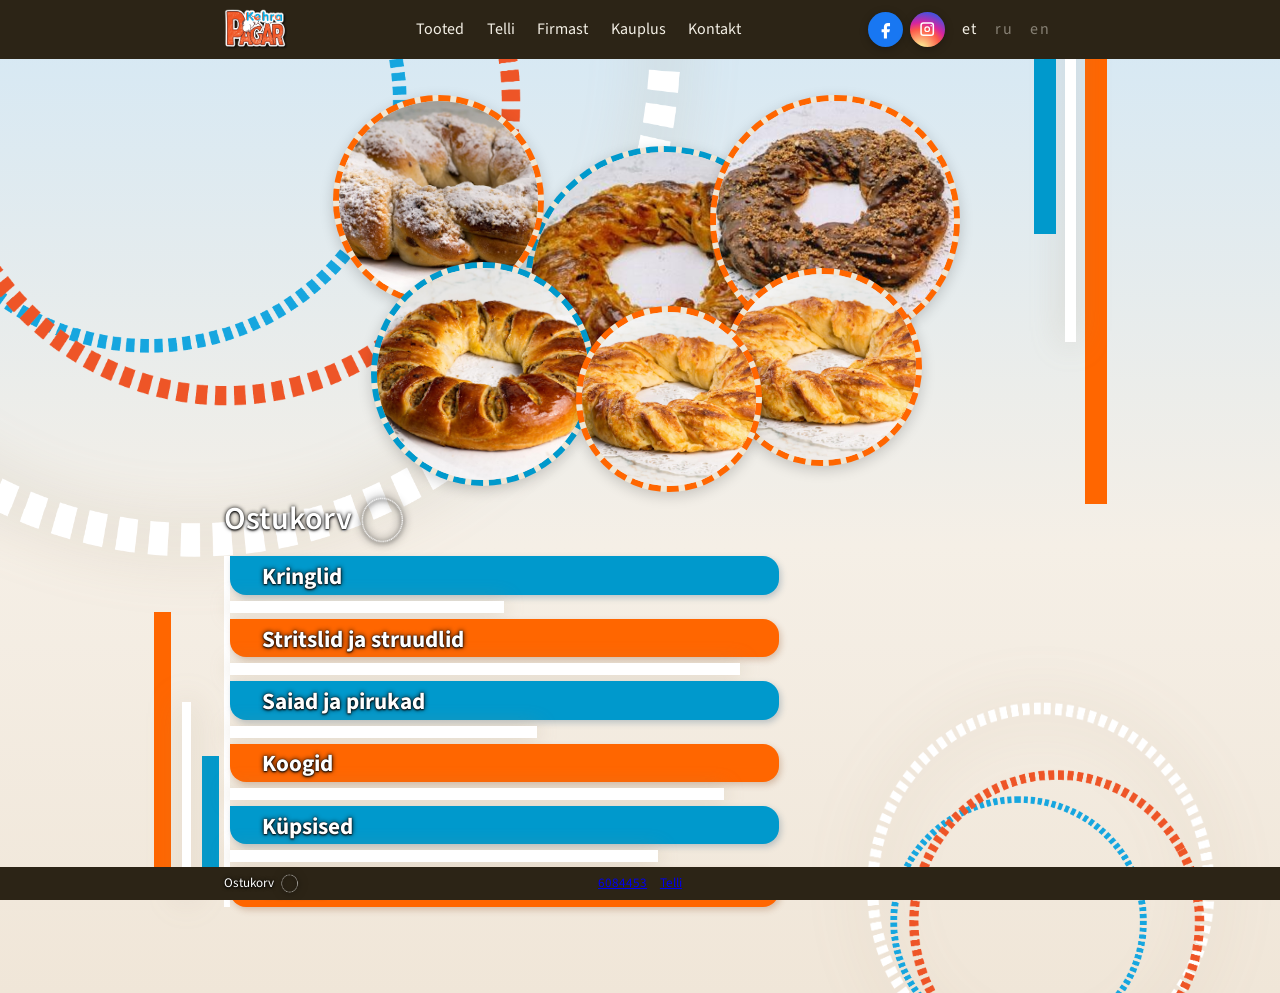
==== index.html @ 5759a471 "Telefonivaates tooteribad paremale" ====
<!DOCTYPE html>
<html lang="et">
<head>
  <meta charset="utf-8">
  <meta name="viewport" content="width=device-width, initial-scale=1">
  <title>Kehra Pagar</title>
  <link rel="preconnect" href="https://fonts.googleapis.com">
  <link rel="preconnect" href="https://fonts.gstatic.com" crossorigin>
  <link href="https://fonts.googleapis.com/css2?family=Source+Sans+3:wght@400;600&display=swap" rel="stylesheet">
  <link rel="stylesheet" href="stiil.css?v=59">
</head>
<body>
  <div class="triibud" aria-hidden="true">
    <span class="triip ule oranz"></span>
    <span class="triip ule valge"></span>
    <span class="triip ule sinine"></span>
    <span class="triip alla oranz"></span>
    <span class="triip alla sinine"></span>
    <span class="triip alla valge"></span>
  </div>
  <header class="pais">
  <div class="pais-sisu">
    <a class="logo" href="#avaleht"><img src="pildid/logo.png" alt="Kehra Pagar"></a>
    <button class="menu-nupp" type="button" aria-label="Menüü">☰</button>
    <nav>
      <a href="#tooted" data-k="nav_tooted">Tooted</a>
      <a href="#telli" data-k="nav_telli">Lisa tellimusse</a>
      <a href="#firmast" data-k="nav_firmast">Firmast</a>
      <a href="#kauplus" data-k="nav_kauplus">Kauplus</a>
      <a href="#kontakt" data-k="nav_kontakt">Kontakt</a>
    </nav>
    <div class="parem">
            <div class="sots">
        <a class="fb" href="https://www.facebook.com/KehraPagar" aria-label="Facebook" target="_blank" rel="noopener"><svg viewBox="0 0 24 24" width="20" height="20" aria-hidden="true"><path d="M14 8h3V4h-3c-2.8 0-5 2.2-5 5v3H6v4h3v8h4v-8h3l1-4h-4V9c0-.6.4-1 1-1z"/></svg></a>
        <a class="ig" href="https://www.instagram.com/kehrapagar/" aria-label="Instagram" target="_blank" rel="noopener"><svg viewBox="0 0 24 24" width="20" height="20" aria-hidden="true"><path d="M7 3h10a4 4 0 0 1 4 4v10a4 4 0 0 1-4 4H7a4 4 0 0 1-4-4V7a4 4 0 0 1 4-4zm10 2H7a2 2 0 0 0-2 2v10a2 2 0 0 0 2 2h10a2 2 0 0 0 2-2V7a2 2 0 0 0-2-2zm-5 3.2A3.8 3.8 0 1 1 8.2 12 3.8 3.8 0 0 1 12 8.2zm0 1.6A2.2 2.2 0 1 0 14.2 12 2.2 2.2 0 0 0 12 9.8zM17.2 6.6a.9.9 0 1 1-.9.9.9.9 0 0 1 .9-.9z"/></svg></a>
      </div>
      <div class="keeled">
        <button type="button" data-keel="et" class="sees">et</button>
        <button type="button" data-keel="ru">ru</button>
        <button type="button" data-keel="en">en</button>
      </div>
      <a class="korv-mark" href="#telli" hidden><span>0</span></a>
    </div>
    </div>
</header>

  <main>
    <div class="foto-rongad" aria-hidden="true">
      <span class="foto-rong" data-kampaania="1"><img src="pildid/pakett/100011_Martsipanikringel.jpg" alt=""></span>
      <span class="foto-rong" data-kampaania="2"><img src="pildid/pakett/100021_ounaparg1.jpg" alt=""></span>
      <span class="foto-rong" data-kampaania="3"><img src="pildid/pakett/100031_max1.jpg" alt=""></span>
      <span class="foto-rong" data-kampaania="4"><img src="pildid/pakett/100041_KringelKodu1.jpg" alt=""></span>
      <span class="foto-rong" data-kampaania="5"><img src="pildid/pakett/100051_juustukringel1.jpg" alt=""></span>
      <span class="foto-rong" data-kampaania="6"><img src="pildid/pakett/100022_juustukringel2.jpg" alt=""></span>
    </div>
    <div class="ringid" aria-hidden="true">
      <img class="ring ring-valge" src="pildid/ring-valge.png" alt="">
      <img class="ring ring-sinine" src="pildid/ring-sinine.png" alt="">
      <img class="ring ring-oranz" src="pildid/ring-oranz.png" alt="">
    </div>
    <div class="ringid ringid-alla" aria-hidden="true">
      <img class="ring ring-valge" src="pildid/ring-valge.png" alt="">
      <img class="ring ring-sinine" src="pildid/ring-sinine.png" alt="">
      <img class="ring ring-oranz" src="pildid/ring-oranz.png" alt="">
    </div>
    <section id="avaleht" class="ringi-koht">
      <img class="pealeht" src="pildid/pealeht.jpg" alt="Kehra Pagar">
    </section>

    <section id="firmast" class="tekstileht" hidden>
      <h1 data-k="firmast">Firmast</h1>
      <p class="markus" data-k="firmast_markus">Lühike tekst tuleb hiljem tabelist.</p>
    </section>
    <section id="kauplus" class="tekstileht" hidden>
      <h1 data-k="kauplus">Kauplus</h1>
      <p class="markus" data-k="kauplus_markus">Aadress ja lahtiolek. See ei ole e-pood.</p>
    </section>
    <section id="kontakt" class="tekstileht" hidden>
      <h1 data-k="kontakt">Kontakt</h1>
      <p class="markus" data-k="kontakt_pikem">Siin on aadress, lahtiolek ja kuidas kohale tulla. Täpsem tekst tuleb tabelist.</p>
      <p data-seade="aadress">Kehra</p>
      <p><a data-seade="telefon" href="tel:+3720000000">+372 000 0000</a></p>
    </section>

    <a class="korv-rida" href="#telli">Ostukorv
      <span class="korv-rong">
        <img class="rong rong-valge" src="pildid/ring-valge.png" alt="">
        <img class="rong rong-sinine" src="pildid/ring-sinine.png" alt="">
        <img class="rong rong-oranz" src="pildid/ring-oranz.png" alt="">
        <span class="jalus-arv"></span>
      </span>
    </a>

    <section id="tooted">
      <h2 data-k="tooted">Tooted</h2>
      <div class="grupid">
        <article class="grupp" data-jrk="1">
          <button type="button" data-k="grupp_kringlid">Kringlid</button>
          <div class="sisu"><div>
            <div class="riba">
              <button class="pisi" type="button" data-pildid="pildid/pakett/100011_Martsipanikringel.jpg" data-sildid="Martsipanikringel"><img src="pildid/pakett/100011_Martsipanikringel.jpg" alt="Martsipanikringel"><span class="nimi">Martsipanikringel</span><a class="telli-link" href="#telli">Lisa tellimusse</a></button>
              <button class="pisi" type="button" data-pildid="pildid/pakett/100021_ounaparg1.jpg" data-sildid="Õunapirukas"><img src="pildid/pakett/100021_ounaparg1.jpg" alt="Õunapirukas"><span class="nimi">Õunapirukas</span><a class="telli-link" href="#telli">Lisa tellimusse</a></button>
              <button class="pisi" type="button" data-pildid="pildid/pakett/100031_max1.jpg" data-sildid="Max"><img src="pildid/pakett/100031_max1.jpg" alt="Max"><span class="nimi">Max</span><a class="telli-link" href="#telli">Lisa tellimusse</a></button>
              <button class="pisi" type="button" data-pildid="pildid/pakett/100041_KringelKodu1.jpg" data-sildid="Kringel kodu"><img src="pildid/pakett/100041_KringelKodu1.jpg" alt="Kringel kodu"><span class="nimi">Kringel kodu</span><a class="telli-link" href="#telli">Lisa tellimusse</a></button>
              <button class="pisi" type="button" data-pildid="pildid/pakett/100051_juustukringel1.jpg" data-sildid="Juustukringel"><img src="pildid/pakett/100051_juustukringel1.jpg" alt="Juustukringel"><span class="nimi">Juustukringel</span><a class="telli-link" href="#telli">Lisa tellimusse</a></button>
            </div>
          </div></div>
        </article>

        <article class="grupp" data-jrk="2">
          <button type="button" data-k="grupp_stritslid">Stritslid ja struudlid</button>
          <div class="sisu"><div>
            <div class="riba">
              <button class="pisi" type="button" data-pildid="pildid/sai.svg" data-sildid="Sai"><img src="pildid/sai.svg" alt="Sai"><span class="nimi">Sai</span></button>
              <button class="pisi" type="button" data-pildid="pildid/sai.svg" data-sildid="Pirukas"><img src="pildid/sai.svg" alt="Pirukas"><span class="nimi">Pirukas</span></button>
              <button class="pisi" type="button" data-pildid="pildid/sai.svg" data-sildid="1 kg"><img src="pildid/sai.svg" alt="Sepik"><span class="nimi">Sepik</span></button>
              <button class="pisi" type="button" data-pildid="pildid/sai.svg" data-sildid="1 kg"><img src="pildid/sai.svg" alt="Rukkileib"><span class="nimi">Rukkileib</span></button>
              <button class="pisi" type="button" data-pildid="pildid/sai.svg" data-sildid="1 tk"><img src="pildid/sai.svg" alt="Saiake"><span class="nimi">Saiake</span></button>
              <button class="pisi" type="button" data-pildid="pildid/sai.svg" data-sildid="1 tk"><img src="pildid/sai.svg" alt="Pikk sai"><span class="nimi">Pikk sai</span></button>
              <button class="pisi" type="button" data-pildid="pildid/sai.svg" data-sildid="1 tk"><img src="pildid/sai.svg" alt="Lihapirukas"><span class="nimi">Lihapirukas</span></button>
              <button class="pisi" type="button" data-pildid="pildid/sai.svg" data-sildid="1 tk"><img src="pildid/sai.svg" alt="Kapsa pirukas"><span class="nimi">Kapsa pirukas</span></button>
              <button class="pisi" type="button" data-pildid="pildid/sai.svg" data-sildid="1 tk"><img src="pildid/sai.svg" alt="Kookosirukas"><span class="nimi">Kookosirukas</span></button>
              <button class="pisi" type="button" data-pildid="pildid/sai.svg" data-sildid="1 tk"><img src="pildid/sai.svg" alt="Porgandipirukas"><span class="nimi">Porgandipirukas</span></button>
              <button class="pisi" type="button" data-pildid="pildid/sai.svg" data-sildid="1 tk"><img src="pildid/sai.svg" alt="Vorstipirukas"><span class="nimi">Vorstipirukas</span></button>
              <button class="pisi" type="button" data-pildid="pildid/sai.svg" data-sildid="1 tk"><img src="pildid/sai.svg" alt="Räimemarja pirukas"><span class="nimi">Räimemarja pirukas</span></button>
            </div>
          </div></div>
        </article>

        <article class="grupp" data-jrk="3">
          <button type="button" data-k="grupp_saiad">Saiad ja pirukad</button>
          <div class="sisu"><div>
            <div class="riba">
              <button class="pisi" type="button" data-pildid="pildid/kook.svg" data-sildid="Kook"><img src="pildid/kook.svg" alt="Kook"><span class="nimi">Kook</span></button>
              <button class="pisi" type="button" data-pildid="pildid/kook.svg" data-sildid="1 tk"><img src="pildid/kook.svg" alt="Napoleon"><span class="nimi">Napoleon</span></button>
              <button class="pisi" type="button" data-pildid="pildid/kook.svg" data-sildid="1 tk"><img src="pildid/kook.svg" alt="Rummipall"><span class="nimi">Rummipall</span></button>
              <button class="pisi" type="button" data-pildid="pildid/kook.svg" data-sildid="1 tk"><img src="pildid/kook.svg" alt="Vahukomm"><span class="nimi">Vahukomm</span></button>
              <button class="pisi" type="button" data-pildid="pildid/kook.svg" data-sildid="1 tk"><img src="pildid/kook.svg" alt="Besee"><span class="nimi">Besee</span></button>
              <button class="pisi" type="button" data-pildid="pildid/kook.svg" data-sildid="1 tk"><img src="pildid/kook.svg" alt="Šokolaadimuffin"><span class="nimi">Šokolaadimuffin</span></button>
              <button class="pisi" type="button" data-pildid="pildid/kook.svg" data-sildid="1 tk"><img src="pildid/kook.svg" alt="Pannkook"><span class="nimi">Pannkook</span></button>
              <button class="pisi" type="button" data-pildid="pildid/kook.svg" data-sildid="1 tk"><img src="pildid/kook.svg" alt="Saiakeste tort"><span class="nimi">Saiakeste tort</span></button>
              <button class="pisi" type="button" data-pildid="pildid/kook.svg" data-sildid="1 tk"><img src="pildid/kook.svg" alt="Õunakook"><span class="nimi">Õunakook</span></button>
              <button class="pisi" type="button" data-pildid="pildid/kook.svg" data-sildid="1 tk"><img src="pildid/kook.svg" alt="Kohupiimakook"><span class="nimi">Kohupiimakook</span></button>
              <button class="pisi" type="button" data-pildid="pildid/kook.svg" data-sildid="1 tk"><img src="pildid/kook.svg" alt="Pähklikook"><span class="nimi">Pähklikook</span></button>
              <button class="pisi" type="button" data-pildid="pildid/kook.svg" data-sildid="1 tk"><img src="pildid/kook.svg" alt="Marjakook"><span class="nimi">Marjakook</span></button>
            </div>
          </div></div>
        </article>

        <article class="grupp" data-jrk="4">
          <button type="button" data-k="grupp_koogid">Koogid</button>
          <div class="sisu"><div>
            <div class="riba">
              <button class="pisi" type="button" data-pildid="pildid/kook.svg" data-sildid="250 g"><img src="pildid/kook.svg" alt="Jussike"><span class="nimi">Jussike</span></button>
              <button class="pisi" type="button" data-pildid="pildid/kook.svg|pildid/kook.svg" data-sildid="250 g|500 g"><img src="pildid/kook.svg" alt="Kaeraküpsis"><span class="nimi">Kaeraküpsis</span></button>
              <button class="pisi" type="button" data-pildid="pildid/kook.svg" data-sildid="250 g"><img src="pildid/kook.svg" alt="Piparkook"><span class="nimi">Piparkook</span></button>
              <button class="pisi" type="button" data-pildid="pildid/kook.svg" data-sildid="250 g"><img src="pildid/kook.svg" alt="Võiküpsis"><span class="nimi">Võiküpsis</span></button>
              <button class="pisi" type="button" data-pildid="pildid/kook.svg" data-sildid="250 g"><img src="pildid/kook.svg" alt="Suhkruküpsis"><span class="nimi">Suhkruküpsis</span></button>
              <button class="pisi" type="button" data-pildid="pildid/kook.svg" data-sildid="250 g"><img src="pildid/kook.svg" alt="Mooniküpsis"><span class="nimi">Mooniküpsis</span></button>
              <button class="pisi" type="button" data-pildid="pildid/kook.svg" data-sildid="250 g"><img src="pildid/kook.svg" alt="Kakaoküpsis"><span class="nimi">Kakaoküpsis</span></button>
              <button class="pisi" type="button" data-pildid="pildid/kook.svg" data-sildid="250 g"><img src="pildid/kook.svg" alt="Ingveriküpsis"><span class="nimi">Ingveriküpsis</span></button>
              <button class="pisi" type="button" data-pildid="pildid/kook.svg" data-sildid="250 g"><img src="pildid/kook.svg" alt="Pähkliküpsis"><span class="nimi">Pähkliküpsis</span></button>
              <button class="pisi" type="button" data-pildid="pildid/kook.svg" data-sildid="250 g"><img src="pildid/kook.svg" alt="Rosina küpsis"><span class="nimi">Rosina küpsis</span></button>
              <button class="pisi" type="button" data-pildid="pildid/kook.svg" data-sildid="250 g"><img src="pildid/kook.svg" alt="Sidruniküpsis"><span class="nimi">Sidruniküpsis</span></button>
              <button class="pisi" type="button" data-pildid="pildid/kook.svg" data-sildid="250 g"><img src="pildid/kook.svg" alt="Kookose küpsis"><span class="nimi">Kookose küpsis</span></button>
            </div>
          </div></div>
        </article>

        <article class="grupp" data-jrk="5">
          <button type="button" data-k="grupp_kypsised">Küpsised</button>
          <div class="sisu"><div>
            <div class="riba">
              <button class="pisi" type="button" data-pildid="pildid/tort.svg" data-sildid="Tort"><img src="pildid/tort.svg" alt="Tort"><span class="nimi">Tort</span></button>
              <button class="pisi" type="button" data-pildid="pildid/tort.svg" data-sildid="1 kg"><img src="pildid/tort.svg" alt="Pähklitort"><span class="nimi">Pähklitort</span></button>
              <button class="pisi" type="button" data-pildid="pildid/tort.svg" data-sildid="1 kg"><img src="pildid/tort.svg" alt="Šokolaaditort"><span class="nimi">Šokolaaditort</span></button>
              <button class="pisi" type="button" data-pildid="pildid/tort.svg" data-sildid="1 kg"><img src="pildid/tort.svg" alt="Marjatort"><span class="nimi">Marjatort</span></button>
              <button class="pisi" type="button" data-pildid="pildid/tort.svg" data-sildid="1 kg"><img src="pildid/tort.svg" alt="Kohupiimatort"><span class="nimi">Kohupiimatort</span></button>
              <button class="pisi" type="button" data-pildid="pildid/tort.svg" data-sildid="1 kg"><img src="pildid/tort.svg" alt="Napoleonitort"><span class="nimi">Napoleonitort</span></button>
              <button class="pisi" type="button" data-pildid="pildid/tort.svg" data-sildid="1 kg"><img src="pildid/tort.svg" alt="Beseetort"><span class="nimi">Beseetort</span></button>
              <button class="pisi" type="button" data-pildid="pildid/tort.svg" data-sildid="1 kg"><img src="pildid/tort.svg" alt="Õunatort"><span class="nimi">Õunatort</span></button>
              <button class="pisi" type="button" data-pildid="pildid/tort.svg" data-sildid="1 kg"><img src="pildid/tort.svg" alt="Kohvitort"><span class="nimi">Kohvitort</span></button>
              <button class="pisi" type="button" data-pildid="pildid/tort.svg" data-sildid="1 kg"><img src="pildid/tort.svg" alt="Laste tort"><span class="nimi">Laste tort</span></button>
              <button class="pisi" type="button" data-pildid="pildid/tort.svg" data-sildid="1 kg"><img src="pildid/tort.svg" alt="Pulmatort"><span class="nimi">Pulmatort</span></button>
              <button class="pisi" type="button" data-pildid="pildid/tort.svg" data-sildid="1 kg"><img src="pildid/tort.svg" alt="Kookosetort"><span class="nimi">Kookosetort</span></button>
            </div>
          </div></div>
        </article>
        <article class="grupp" data-jrk="6">
          <button type="button" data-k="grupp_tordid">Tordid</button>
          <div class="sisu"><div>
            <div class="riba">
              <button class="pisi" type="button" data-pildid="pildid/tort.svg" data-sildid="Tort"><img src="pildid/tort.svg" alt="Tort"><span class="nimi">Tort</span></button>
            </div>
          </div></div>
        </article>
      </div>
    </section>

    <section id="telli" class="grupp">
      <div class="sisu"><div>
        <a class="helista" href="tel:+3720000000" data-k="helista">Helista ja telli</a>
        <form>
          <div class="toote-rida">
            <label><span data-k="vorm_kringel">Kringel</span>
              <select name="kringel"></select>
            </label>
            <label><span>Kaal</span>
              <select name="kaal">
                <option>0,5 kg</option>
                <option>1,0 kg</option>
                <option>1,5 kg</option>
                <option>2,0 kg</option>
              </select>
            </label>
            <label class="kogus"><span>Kogus</span>
              <span class="samm">
                <button type="button" class="vahenda">−</button>
                <input type="number" name="kogus" value="1" min="1" readonly>
                <button type="button" class="suurenda">+</button>
              </span>
            </label>
          </div>
          <div class="fantaasia-rida" hidden>
            <label>Täidis 1<select name="taidis1"></select></label>
            <label>Täidis 2<select name="taidis2"></select></label>
            <label>Täidis 3<select name="taidis3"></select></label>
          </div>
          <button class="lisa" type="button">Lisa korvi</button>
          <div class="korv"></div>
          <fieldset class="taidised">
            <legend data-k="vorm_taidised">Täidised</legend>
            <label><input type="checkbox" name="taidis" value="kaneel"> Kaneel</label>
            <label><input type="checkbox" name="taidis" value="kardemon"> Kardemon</label>
            <label><input type="checkbox" name="taidis" value="suhkur"> Suhkur</label>
          </fieldset>
          <label><span data-k="vorm_paev">Järeletulemise päev</span>
            <input type="date" name="paev">
          </label>
          <label><span data-k="vorm_nimi">Nimi</span><span class="tarn">*</span>
            <input type="text" name="nimi">
          </label>
          <label><span data-k="vorm_telefon">Telefon</span><span class="tarn">*</span>
            <input type="tel" name="telefon">
          </label>
          <div class="epost-rida">
            <label><span data-k="vorm_epost">E-post</span><span class="tarn">*</span>
              <input type="email" name="epost">
            </label>
            <label class="rida uudis-rida"><input type="checkbox" name="uudis"> <span data-k="vorm_uudis">Tahan uudiseid</span></label>
          </div>
          <label><span>Täpsustus</span>
            <textarea name="tapsustus" rows="3"></textarea>
          </label>
          <div class="makse-valik">
            <label class="rida"><input type="radio" name="makse" value="kohapeal" checked> Tasun kohapeal</label>
            <label class="rida"><input type="radio" name="makse" value="kohe"> Tasun kohe</label>
          </div>
          <a class="makse-link" href="#" hidden>Maksa <span class="makse-summa"></span></a>
          <button class="saada" type="submit" data-k="vorm_saada">Kinnitan tellimuse</button>
          <div class="tuvastus" hidden>
            <p>Kinnita, et oled inimene.</p>
            <label class="rida"><input type="checkbox" name="inimene"> Olen inimene</label>
            <button class="saada kinnita" type="button">Saada</button>
          </div>
          <p class="olek"></p>
        </form>
      </div></div>
    </section>

  </main>

  <div class="taisekraan">
    <button class="sulge" type="button" data-k="sulge" aria-label="Sulge">×</button>
    <div class="kujud"></div>
    <div class="galerii-vorm" hidden>
      <label class="galerii-kaal-rida">Kaal
        <select class="galerii-kaal">
          <option>0,5 kg</option>
          <option selected>1,0 kg</option>
          <option>1,5 kg</option>
          <option>2,0 kg</option>
        </select>
      </label>
      <span class="samm">
        <button type="button" class="galerii-miinus">−</button>
        <span class="galerii-kogus">1</span>
        <button type="button" class="galerii-pluss">+</button>
      </span>
      <span class="galerii-hind"></span>
      <button type="button" class="galerii-lisa">Lisa ostukorvi</button>
    </div>
    <button class="telli-nupp" type="button" data-k="telli" hidden>Telli</button>
  </div>

  <footer class="jalus">
    <a class="jalus-korv" href="#telli">Ostukorv
      <span class="korv-rong">
        <img class="rong rong-valge" src="pildid/ring-valge.png" alt="">
        <img class="rong rong-sinine" src="pildid/ring-sinine.png" alt="">
        <img class="rong rong-oranz" src="pildid/ring-oranz.png" alt="">
        <span class="jalus-arv"></span>
      </span>
    </a>
    <a class="helista-vaade" href="tel:+3726084453" data-k="jalus_helista">Helista</a>
    <a class="number-vaade" href="tel:+3726084453">6084453</a>
    <a href="#telli" data-k="nav_telli">Telli</a>
  </footer>
  <script src="leht.js"></script>
</body>
</html>
---- stiil.css ----
:root {
  --taust: #f4f0e6;
  --paber: #f7f4ec;
  --tint: #2c2416;
  --vaikne: #6d6456;
  --joon: #e4dccb;
  --pais: #2c2416;
  --riba-oranz: #e25b2a;
  --riba-sinine: #2f7fd1;
  --riba-valge: #ffffff;
  --riba-lapa: 0.5;
}
* { box-sizing: border-box; }
html { scroll-behavior: smooth; }
.foto-rongad {
  position: absolute;
  z-index: 5;
  left: 50%;
  top: 4vh;
  width: min(40rem, 96vw);
  height: 26rem;
  transform: translateX(-50%);
  transform-origin: top center;
}
.foto-rong {
  position: absolute;
  width: 14.4rem;
  height: 14.4rem;
  border-radius: 50%;
  overflow: hidden;
  border: 6px dashed var(--riba-oranz);
  background: #efe6d4;
  box-shadow: 0 4px 14px rgba(0, 0, 0, .18);
  cursor: pointer;
  transition: transform .45s ease;
}
.foto-rong img { width: 100%; height: 100%; object-fit: cover; display: block; pointer-events: none; }
.foto-rong:nth-child(1) { left: 2%; top: 0; width: 13.2rem; height: 13.2rem; z-index: 3; }
.foto-rong:nth-child(2) { left: 32%; top: 3.2rem; width: 17.4rem; height: 17.4rem; z-index: 1; border-color: var(--riba-sinine); }
.foto-rong:nth-child(3) { right: 0; top: 0; width: 15.6rem; height: 15.6rem; z-index: 4; }
.foto-rong:nth-child(4) { left: 8%; top: 10.4rem; width: 14rem; height: 14rem; z-index: 5; border-color: var(--riba-sinine); }
.foto-rong:nth-child(5) { right: 6%; top: 10.8rem; width: 12.4rem; height: 12.4rem; z-index: 6; }
.foto-rong:nth-child(6) { left: 40%; top: 13.2rem; width: 11.6rem; height: 11.6rem; z-index: 7; }
.foto-rong:hover { z-index: 20; }
.foto-rong.reageerib { z-index: 20; animation: foto-paisu 1.15s ease; }
@keyframes foto-paisu {
  0% { transform: scale(1); }
  22% { transform: scale(1.14); }
  100% { transform: scale(1); }
}
.ringid {
  position: fixed;
  z-index: 0;
  pointer-events: none;
}
.ring {
  position: absolute;
  transform-origin: center center;
}
.ring-valge { animation: poor-valge 528s linear infinite; filter: drop-shadow(0 0 28px rgba(160, 140, 110, .30)); }
.ring-sinine { animation: poor-sinine 672s linear infinite; }
.ring-oranz { animation: poor-oranz 432s linear infinite; }
@keyframes poor-valge { to { transform: rotate(360deg); } }
@keyframes poor-sinine { to { transform: rotate(360deg); } }
@keyframes poor-oranz { to { transform: rotate(-360deg); } }
.triibud { position: fixed; inset: 0; z-index: 0; pointer-events: none; }
.triip { position: absolute; }
.triip.oranz { background: var(--riba-oranz); }
.triip.sinine { background: var(--riba-sinine); }
.triip.valge { background: #fff; }
.triip.ule { top: 0; width: 1.4rem; }
.triip.ule.oranz { right: calc(50% - 26rem - 3.2rem); height: 56vh; }
.triip.ule.valge { right: calc(50% - 26rem - 1.25rem); width: .7rem; height: 38vh; filter: drop-shadow(0 0 16px rgba(160, 140, 110, .35)); }
.triip.ule.sinine { right: calc(50% - 26rem); height: 26vh; }
.triip.alla { bottom: 0; width: 1.1rem; }
.triip.alla.oranz { left: calc(50% - 26rem - 4.4rem); height: 32vh; }
.triip.alla.sinine { left: calc(50% - 26rem - 1.4rem); height: 16vh; }
.triip.alla.valge { left: calc(50% - 26rem - 2.63rem); width: .55rem; height: 22vh; filter: drop-shadow(0 0 16px rgba(160, 140, 110, .35)); }
@media (max-width: 799px) {
  .triip.ule, .triip.alla { width: .45rem; }
  .triip.ule.oranz { right: .2rem; }
  .triip.ule.valge { right: .91rem; width: .22rem; }
  .triip.ule.sinine { right: 1.4rem; }
  .triip.alla.oranz { left: .2rem; }
  .triip.alla.sinine { left: .8rem; }
  .triip.alla.valge { left: 1.5rem; width: .22rem; }

  /* Telefonivaates rõngad poole väiksemaks ja kompaktsemalt koos */
  .foto-rongad {
    height: 9.5rem;
    width: min(18rem, 96vw);
    top: 2vh;
  }
  .foto-rong {
    width: 7.2rem;
    height: 7.2rem;
  }
  .foto-rong:nth-child(1) { left: 0; top: 0; width: 6.6rem; height: 6.6rem; }
  .foto-rong:nth-child(2) { left: 28%; top: 1.2rem; width: 8.7rem; height: 8.7rem; }
  .foto-rong:nth-child(3) { right: 0; top: 0; width: 7.8rem; height: 7.8rem; }
  .foto-rong:nth-child(4) { left: 4%; top: 4.8rem; width: 7rem; height: 7rem; }
  .foto-rong:nth-child(5) { right: 2%; top: 5rem; width: 6.2rem; height: 6.2rem; }
  .foto-rong:nth-child(6) { left: 36%; top: 5.6rem; width: 5.8rem; height: 5.8rem; }

}
body {
  margin: 0;
  font-family: "Source Sans 3", system-ui, sans-serif;
  background: linear-gradient(180deg, #d4e8f5 0%, #f5efe6 55%, #f0e6d8 100%);
  color: var(--tint);
  line-height: 1.45;
  min-height: 100vh;
  padding-bottom: 3.4rem;
}
.number-vaade { display: none; }
@media (min-width: 800px) {
  .helista-vaade { display: none; }
  .number-vaade { display: inline; }
}
.pais {
  position: sticky;
  top: 0;
  z-index: 30;
  background: var(--pais);
  color: var(--taust);
}
.pais-sisu {
  width: min(52rem, calc(100% - 1.6rem));
  margin: 0 auto;
  display: flex;
  align-items: center;
  gap: 1rem;
  min-height: 3.4rem;
  padding: .55rem 0;
}
.logo {
  color: inherit;
  text-decoration: none;
  flex: 0 0 auto;
  display: flex;
  align-items: center;
}
.logo img { height: 2.6rem; width: auto; display: block; }
.menu-nupp {
  display: none;
  margin-left: .2rem;
  background: none;
  border: 0;
  color: inherit;
  font: inherit;
  font-size: 1.45rem;
  cursor: pointer;
  flex: 0 0 auto;
}
nav {
  display: none;
  position: absolute;
  left: 0;
  right: 0;
  top: 100%;
  background: var(--pais);
  padding: .2rem 1.15rem .7rem;
}
.pais.lahti nav { display: flex; flex-direction: column; }
nav a {
  color: inherit;
  text-decoration: none;
  padding: .55rem 0;
  border-bottom: 1px solid rgba(244, 240, 230, .18);
}
.keeled { display: flex; gap: .35rem; }
.keeled button {
  background: none;
  border: 0;
  color: inherit;
  opacity: .45;
  font: inherit;
  letter-spacing: .08em;
  cursor: pointer;
}
.keeled button.sees { opacity: 1; }
.parem { display: flex; align-items: center; gap: .7rem; margin-left: auto; flex: 0 0 auto; }
.sots { display: flex; gap: .4rem; }
.sots a {
  width: 2.2rem;
  height: 2.2rem;
  border-radius: 999px;
  display: grid;
  place-items: center;
  text-decoration: none;
  flex: 0 0 auto;
  box-shadow: 0 2px 8px rgba(0,0,0,.28);
}
.sots a.fb { background: #1877F2; }
.sots a.ig {
  background: radial-gradient(circle at 30% 107%, #fdf497 0%, #fdf497 5%, #fd5949 45%, #d6249f 60%, #285AEB 90%);
}
.sots svg { width: 1.15rem; height: 1.15rem; display: block; fill: #fff; }
main { position: relative; z-index: 2; width: min(52rem, calc(100% - 1.6rem)); margin: 0 auto; padding: 1.2rem 0 2rem; }
#avaleht, #tooted, #firmast, #kauplus, #kontakt, #telli { position: relative; z-index: 1; }
h1, h2 { font-weight: 600; margin: 0 0 .6rem; }
h1 { font-size: 1.7rem; }
.pealeht { display: none; }
.ringi-koht { min-height: 46vh; pointer-events: none; }
@media (max-width: 799px) {
  .ringi-koht { min-height: 10rem; }
}
h2 { font-size: 1.25rem; }
#tooted > h2 { display: none; }
.markus { color: var(--vaikne); margin: 0 0 .8rem; }
form label, .uudis label, fieldset label {
  display: block;
  margin: .55rem 0;
  font-size: .92rem;
}
input, select, button.saada {
  font: inherit;
  border: 1px solid var(--joon);
  background: #fff;
  color: var(--tint);
  padding: .55rem .6rem;
  width: 100%;
  border-radius: 0;
}
fieldset {
  border: 1px solid var(--joon);
  margin: .7rem 0;
  padding: .4rem .7rem .6rem;
}
fieldset label { display: flex; gap: .5rem; align-items: center; }
fieldset input { width: auto; }
.rida { display: flex; gap: .5rem; align-items: center; }
.epost-rida { display: flex; gap: .6rem; align-items: end; }
.epost-rida > label:first-child { flex: 1; min-width: 0; }
.uudis-rida { flex: 0 0 auto; margin-bottom: .55rem; white-space: nowrap; }
.rida input[type="checkbox"] { width: auto; }
.makse-valik { display: flex; gap: 1rem; margin: .6rem 0 .3rem; flex-wrap: nowrap; }
.makse-valik .rida { margin: 0; white-space: nowrap; flex: 0 0 auto; }
.makse-valik input { width: auto; }
.makse-link { display: block; text-align: center; background: var(--riba-oranz); color: #fff; text-decoration: none; padding: .7rem .6rem; margin: .4rem 0 .2rem; }
.makse-link[hidden] { display: none; }
.makse-link.kinni { opacity: .45; pointer-events: none; }
.helista, .saada, .telli-nupp {
  display: block;
  text-align: center;
  text-decoration: none;
  background: var(--pais);
  color: var(--taust);
  padding: .8rem .6rem;
  margin: .7rem 0;
  border: 0;
  cursor: pointer;
  font: inherit;
}
.grupid { display: flex; flex-direction: column; gap: 0; }
.grupp {
  background: transparent;
  border: 0;
  margin: 0;
  box-shadow: none;
}
.grupp > button {
  position: relative;
  z-index: 0;
  width: 100%;
  min-height: 3.4rem;
  text-align: left;
  background: none;
  border: 0;
  font: inherit;
  font-size: 1.45rem;
  font-weight: 700;
  padding: 0;
  cursor: pointer;
  color: #fff;
}
.sorm-nimi {
  position: relative;
  z-index: 1;
  display: block;
  padding: .85rem 1rem;
  color: #fff;
  text-shadow: 0 1px 2px #000, 0 0 5px #000, 0 0 1px #000;
}
#telli > button {
  color: var(--tint);
  font-weight: 700;
  text-shadow: none;
  padding: .7rem 1rem;
}
.sorm {
  position: absolute;
  z-index: -1;
  left: 0;
  right: 0;
  top: 0;
  bottom: 0;
  display: flex;
  flex-direction: column;
  gap: 0;
  pointer-events: none;
  opacity: var(--riba-lapa);
}
.sorm i {
  display: block;
  flex: 1;
  width: 100%;
  margin: 0;
  background: var(--riba-valge);
  transition: width .8s cubic-bezier(.22, 1, .36, 1);
}
.sorm i.oranz { background: var(--riba-oranz); flex: 1; }
.sorm i.sinine { background: var(--riba-sinine); flex: 1; }
.sorm i.valge { flex: 0.5; }
.sisu {
  display: grid;
  grid-template-rows: 0fr;
  transition: grid-template-rows 1.1s ease;
}
.grupp.lahti .sisu { grid-template-rows: 1fr; }
.sisu > div { overflow: hidden; min-height: 0; }
.riba {
  display: flex;
  gap: .6rem;
  overflow-x: auto;
  padding: 0 1rem .4rem;
  scroll-snap-type: none;
  scrollbar-width: none;
}
.riba::-webkit-scrollbar { display: none; }
.vedaja {
  position: relative;
  display: flex;
  align-items: center;
  gap: .35rem;
  height: 1.4rem;
  margin: .15rem 1rem .6rem;
}
.vedaja[hidden] { display: none; }
.vedaja button {
  flex: 0 0 auto;
  width: 1.3rem;
  height: 1.3rem;
  border: 0;
  background: none;
  color: var(--tint);
  font: inherit;
  font-size: 1rem;
  line-height: 1;
  cursor: pointer;
  padding: 0;
}
.vedaja .tee {
  position: relative;
  flex: 1;
  height: 8px;
  background: rgba(44, 36, 22, .08);
  border-radius: 4px;
  cursor: pointer;
}
.vedaja .tee span {
  position: absolute;
  top: 0;
  height: 100%;
  min-width: 1.4rem;
  background: rgba(44, 36, 22, .35);
  border-radius: 4px;
  cursor: grab;
}
.riba.sisse { animation: paremalt 1.1s cubic-bezier(.22, 1, .36, 1); }
@keyframes paremalt {
  from { transform: translateX(100%); }
  to { transform: none; }
}
.grupp.lahti .sisu > div { overflow-x: hidden; }
.pisi {
  flex: 0 0 8.6rem;
  border: 0;
  background: none;
  padding: 0;
  text-align: left;
  font: inherit;
  color: inherit;
  cursor: pointer;
}
.pisi img {
  width: 8.6rem;
  height: 8.6rem;
  object-fit: cover;
  background: #efe6d4;
  display: block;
}
.pisi .nimi { display: block; font-weight: 600; font-size: .92rem; margin-top: .35rem; color: #fff; text-shadow: 0 1px 2px #000, 0 0 5px #000, 0 0 1px #000; }
.pisi .hind { display: block; font-size: .85rem; color: var(--vaikne); white-space: pre-line; }
.telli-link { display: block; margin-top: .25rem; font-size: .82rem; color: var(--tint); text-decoration: underline; cursor: pointer; }
.taisekraan {
  display: none;
  position: fixed;
  inset: 0;
  z-index: 50;
  background: linear-gradient(180deg, #d4e8f5 0%, #f5efe6 50%, #f3c9a4 100%);
  place-items: center;
  padding: 2.4rem .2rem .6rem;
}
.taisekraan.sees { display: grid; }
.sulge {
  position: absolute;
  top: .6rem;
  right: .7rem;
  width: 2.4rem;
  height: 2.4rem;
  border: 0;
  background: transparent;
  color: var(--tint);
  font-size: 2rem;
  line-height: 1;
  cursor: pointer;
}
.kujud {
  display: flex;
  gap: .8rem;
  align-items: end;
  justify-content: center;
  max-width: 100%;
  overflow-x: auto;
  position: relative;
  min-height: 42vh;
}
.kuju { text-align: center; color: var(--tint); position: relative; opacity: 1; transition: opacity .35s ease; display: flex; flex-direction: column; align-items: center; justify-content: center; }
.paber {
  display: none;
  position: absolute;
  left: 50%;
  top: 50%;
  transform: translate(-50%, -52%) rotate(-1.5deg);
  width: min(28rem, 86vw);
  padding: 1.6rem 1.5rem 1.8rem;
  color: #3a2a16;
  font-family: Georgia, "Times New Roman", serif;
  font-size: 1.05rem;
  line-height: 1.45;
  text-align: left;
  background:
    radial-gradient(circle at 18% 22%, rgba(160, 110, 50, .18), transparent 42%),
    radial-gradient(circle at 80% 70%, rgba(120, 80, 30, .16), transparent 46%),
    linear-gradient(160deg, #f3e2b8, #e4c98a 55%, #d7b56a);
  border-radius: 2px 14px 4px 18px / 8px 4px 16px 6px;
  box-shadow: 0 10px 24px rgba(0, 0, 0, .35), inset 0 0 40px rgba(120, 70, 20, .18);
  clip-path: polygon(2% 1%, 97% 0, 100% 6%, 98% 94%, 96% 100%, 4% 98%, 0 92%, 1% 8%);
}
.paber.sees { display: block; }
.kuju img { max-height: 78vh; max-width: 92vw; display: block; background: #efe6d4; }
.kuju span { display: block; margin-top: .35rem; font-size: .9rem; }
.galerii-vorm {
  display: flex;
  gap: .6rem;
  align-items: center;
  justify-content: center;
  flex-wrap: wrap;
  margin-top: .8rem;
  color: var(--tint);
}
.galerii-vorm[hidden] { display: none; }
.galerii-kaal-rida { display: flex; gap: .35rem; align-items: center; }
.galerii-kaal { width: auto; }
.galerii-hind { font-weight: 600; min-width: 4rem; }
.galerii-lisa {
  background: var(--pais);
  color: var(--taust);
  border: 0;
  padding: .55rem .9rem;
  cursor: pointer;
  font: inherit;
}
.taisekraan .telli-nupp {
  width: auto;
  margin: 1rem 0 0;
  padding: .6rem 1.4rem;
  font-size: 1.6rem;
  font-weight: 600;
  background: transparent;
  color: var(--tint);
  border: 0;
}
.tekstileht {
  overflow: hidden;
  height: 0;
}
.tekstileht.lahti {
  height: auto;
}
.korv-mark {
  position: fixed;
  z-index: 40;
  right: .8rem;
  bottom: 3.2rem;
  width: 2.4rem;
  height: 2.4rem;
  border-radius: 50%;
  background: var(--riba-oranz);
  color: #fff;
  display: grid;
  place-items: center;
  text-decoration: none;
  font-weight: 700;
  box-shadow: 0 4px 12px rgba(0, 0, 0, .2);
}
.korv-mark[hidden] { display: none; }
.korv-teade {
  position: fixed;
  z-index: 60;
  left: 50%;
  top: 45%;
  transform: translate(-50%, -50%);
  background: linear-gradient(180deg, color-mix(in srgb, var(--riba-sinine) 50%, transparent), color-mix(in srgb, var(--riba-oranz) 50%, transparent));
  color: #fff;
  padding: .7rem 1.2rem;
  font-size: .95rem;
  font-weight: 600;
  max-width: 90vw;
  border-radius: 2rem;
  text-shadow: 0 1px 2px #000, 0 0 5px #000, 0 0 1px #000;
  animation: teade-alla 2.4s ease forwards;
}
@keyframes teade-alla {
  0% { opacity: 1; transform: translate(-50%, -50%); }
  70% { opacity: 1; transform: translate(-50%, 30vh); }
  100% { opacity: 0; transform: translate(-50%, 42vh); }
}
@media (min-width: 800px) {
  .korv-mark {
    position: static;
    width: 2rem;
    height: 2rem;
    box-shadow: none;
    flex: 0 0 auto;
  }
}
.jalus {
  position: fixed;
  left: 0;
  right: 0;
  bottom: 0;
  z-index: 25;
  background: var(--pais);
  color: var(--taust);
  display: flex;
  justify-content: center;
  gap: .8rem;
  padding: .45rem .6rem;
  font-size: .82rem;
}
.jalus-korv {
  position: absolute;
  right: .8rem;
  color: #fff;
  text-decoration: none;
  display: inline-flex;
  align-items: center;
  flex-direction: row-reverse;
  gap: .35rem;
  text-shadow: 0 1px 2px #000, 0 0 4px #000;
}
.jalus-korv:has(.vilgub) { color: var(--riba-sinine); }
.jalus-korv:has(.sees) { color: var(--riba-oranz); }
@media (min-width: 800px) {
  .jalus-korv { left: max(1.5rem, calc((100% - 52rem) / 2)); right: auto; flex-direction: row; }
}
.korv-rida {
  display: flex;
  align-items: center;
  justify-content: flex-end;
  flex-direction: row-reverse;
  gap: .4rem;
  margin: .2rem 0 .8rem;
  color: #fff;
  background: transparent;
  text-decoration: none;
  font-weight: 600;
  font-size: 2em;
  text-shadow: 0 1px 2px #000, 0 0 4px #000;
  position: relative;
  z-index: 3;
}
.korv-rida:has(.vilgub) { color: var(--riba-sinine); }
.korv-rida:has(.sees) { color: var(--riba-oranz); }
@media (min-width: 800px) {
  .korv-rida { justify-content: flex-start; flex-direction: row; }
}
.korv-rong {
  position: relative;
  width: 1.5em;
  height: 1.5em;
  display: inline-grid;
  place-items: center;
  background: transparent;
}
.korv-rong .rong {
  position: absolute;
  inset: 0;
  width: 100%;
  height: 100%;
  animation: poor-valge 8s linear infinite;
  opacity: 0;
  filter: drop-shadow(0 1px 2px #000) drop-shadow(0 0 4px #000);
}
.korv-rong.vilgub { animation: rong-paisu .7s ease; }
@keyframes rong-paisu {
  0% { transform: scale(1); }
  45% { transform: scale(2); }
  100% { transform: scale(1); }
}
.korv-rong .rong-valge { opacity: 1; }
.korv-rong.sees .rong-valge { opacity: 0; }
.korv-rong.sees .rong-oranz { opacity: 1; animation-duration: 10s; }
.korv-rong.vilgub .rong-oranz { opacity: 0; }
.korv-rong.vilgub .rong-sinine { opacity: 1; animation-duration: 6s; }
.jalus-arv {
  position: relative;
  z-index: 1;
  font-size: .72em;
  font-weight: 700;
  line-height: 1;
}
.info { display: flex; flex-direction: column; gap: 1.2rem; }
@media (max-width: 799px) {
  .menu-nupp { display: block; }
  .pais .parem { display: flex; align-items: center; gap: .45rem; }
  .kuju img { max-width: 100vw; max-height: 82vh; }
  .kujud { flex-direction: column; align-items: center; }
}
@media (min-width: 800px) {
  .menu-nupp { display: none; }
  nav {
    display: flex;
    position: static;
    flex: 1;
    flex-direction: row;
    justify-content: center;
    gap: 1.4rem;
    background: none;
    padding: 0;
  }
  nav a { border: 0; padding: 0; }
  .parem { margin-left: 0; }
  main, .pais-sisu { width: min(52rem, calc(100% - 3rem)); }
}
@media (prefers-reduced-motion: reduce) {
  * { transition: none !important; animation: none !important; }
}

.korv {
  margin: .8rem 0;
  padding: .7rem .8rem .4rem;
  border: 3px solid var(--riba-sinine);
  box-shadow: inset 0 0 0 3px var(--riba-oranz);
}
.korv:empty { display: none; }
.korv ul { list-style: none; padding: 0; margin: 0; }
.korv li { display: flex; gap: .45rem; align-items: center; padding: .4rem 0; border-bottom: 1px solid var(--joon); flex-wrap: wrap; }
.korv-pilt { width: 2.6rem; height: 2.6rem; object-fit: cover; flex: 0 0 auto; background: #efe6d4; }
.korv-nimi { font-weight: 600; flex: 1 1 6rem; }
.korv .kaal-vali { width: auto; flex: 0 0 auto; }
.korv .samm { flex: 0 0 auto; }
.korv-hind { margin-left: auto; font-weight: 600; }
.korv .prügi { background: none; border: 0; color: var(--vaikne); cursor: pointer; padding: .2rem; display: grid; place-items: center; }
.korv-summa { display: flex; justify-content: space-between; font-weight: 700; padding: .55rem 0 .2rem; }
.lisa { display: block; width: 100%; margin: .4rem 0; padding: .55rem; background: var(--paber); border: 1px solid var(--joon); cursor: pointer; font: inherit; }

.fantaasia-rida { display: flex; gap: .5rem; }
.fantaasia-rida[hidden] { display: none; }
.fantaasia-rida label { flex: 1; min-width: 0; margin: .2rem 0 .4rem; font-size: .9rem; }
.fantaasia-rida select { width: 100%; }
.toote-rida label { flex: 1; min-width: 0; margin: .35rem 0; }
.toote-rida label.kogus { flex: 0 0 auto; }
.toote-rida select, .toote-rida input { width: 100%; }
@media (max-width: 799px) {
  .toote-rida { gap: .35rem; }
  .toote-rida label { font-size: .85rem; }
}
.samm { display: flex; align-items: center; gap: .3rem; }
.samm button { width: 2rem; height: 2rem; border: 1px solid var(--joon); background: #fff; font: inherit; font-size: 1.1rem; cursor: pointer; }
.samm input { width: 2.4rem; text-align: center; border: 0; background: transparent; }

.tarn { color: #c0392b; margin-left: .15rem; }
textarea { font: inherit; border: 1px solid var(--joon); background: #fff; color: var(--tint); padding: .55rem .6rem; width: 100%; border-radius: 0; }

.grupid .grupp:nth-child(odd) > button {
  background: var(--riba-sinine);
  color: #fff;
  box-shadow: 2px 3px 6px rgba(46, 90, 122, .28);
}
.grupid .grupp:nth-child(even) > button {
  background: var(--riba-oranz);
  color: #fff;
  box-shadow: 2px 3px 6px rgba(140, 72, 28, .28);
}
.grupid .grupp > button { border-radius: 1rem 0 1rem 1rem; border: 0; overflow: hidden; }

.grupid { position: relative; }
.grupid::after {
  content: "";
  position: absolute;
  right: 0; top: 0; bottom: 0;
  width: 6px; background: #fff;
}
.grupid .grupp > button {
  display: block;
  width: calc(66.7% - 6px);
  min-height: 2.4rem;
  height: 2.4rem;
  margin-left: auto;
  margin-right: 6px;
  border-radius: 1rem 0 1rem 1rem;
  overflow: hidden;
  text-align: right;
  padding-right: 1rem;
  text-shadow: 0 1px 3px #000;
  transition: width .7s cubic-bezier(.22, 1, .36, 1), margin .7s cubic-bezier(.22, 1, .36, 1);
}
.grupid .grupp.lahti > button {
  width: 100%;
  margin-left: 0;
  margin-right: 0;
}
.grupid .grupp > button .sorm-nimi { padding: .55rem 1rem .85rem; line-height: 1; }
@media (max-width: 799px) {
  .grupid .grupp.lahti > button { width: calc(100% - 1rem); margin: 0 .5rem; }
}
.grupid .grupp { position: relative; z-index: 1; }
.grupid .grupp + .grupp { margin-top: 24px; }
.grupid .grupp + .grupp::before {
  content: "";
  position: absolute;
  left: auto;
  right: 6px;
  top: -18px;
  width: var(--valge, 66.7%);
  height: 12px;
  background: #fff;
  filter: drop-shadow(0 0 10px rgba(160, 140, 110, .30));
}

@media (max-width: 799px) {
  .grupid {
    width: 100vw;
    margin-left: calc(50% - 50vw);
  }
  .grupid::after { display: none; }
  .grupid .grupp > button,
  .grupid .grupp.lahti > button {
    width: 17.5rem !important;
    max-width: 92vw !important;
    margin-left: auto !important;
    margin-right: .6rem !important;
    border-radius: 1rem 0 1rem 1rem;
    text-align: right;
    padding-right: 1rem;
    white-space: nowrap;
  }
  .grupid .grupp + .grupp::before {
    right: 0;
  }
}

@media (min-width: 800px) {
  .grupid::after {
    left: 0;
    right: auto;
  }
  .grupid .grupp > button {
    margin-left: 6px;
    margin-right: auto;
    width: calc(66.7% - 6px);
    border-radius: 0 1rem 1rem 1rem;
    text-align: left;
    padding-left: 1rem;
    padding-right: 1rem;
  }
  .grupid .grupp + .grupp::before {
    left: 6px;
    right: auto;
  }
}
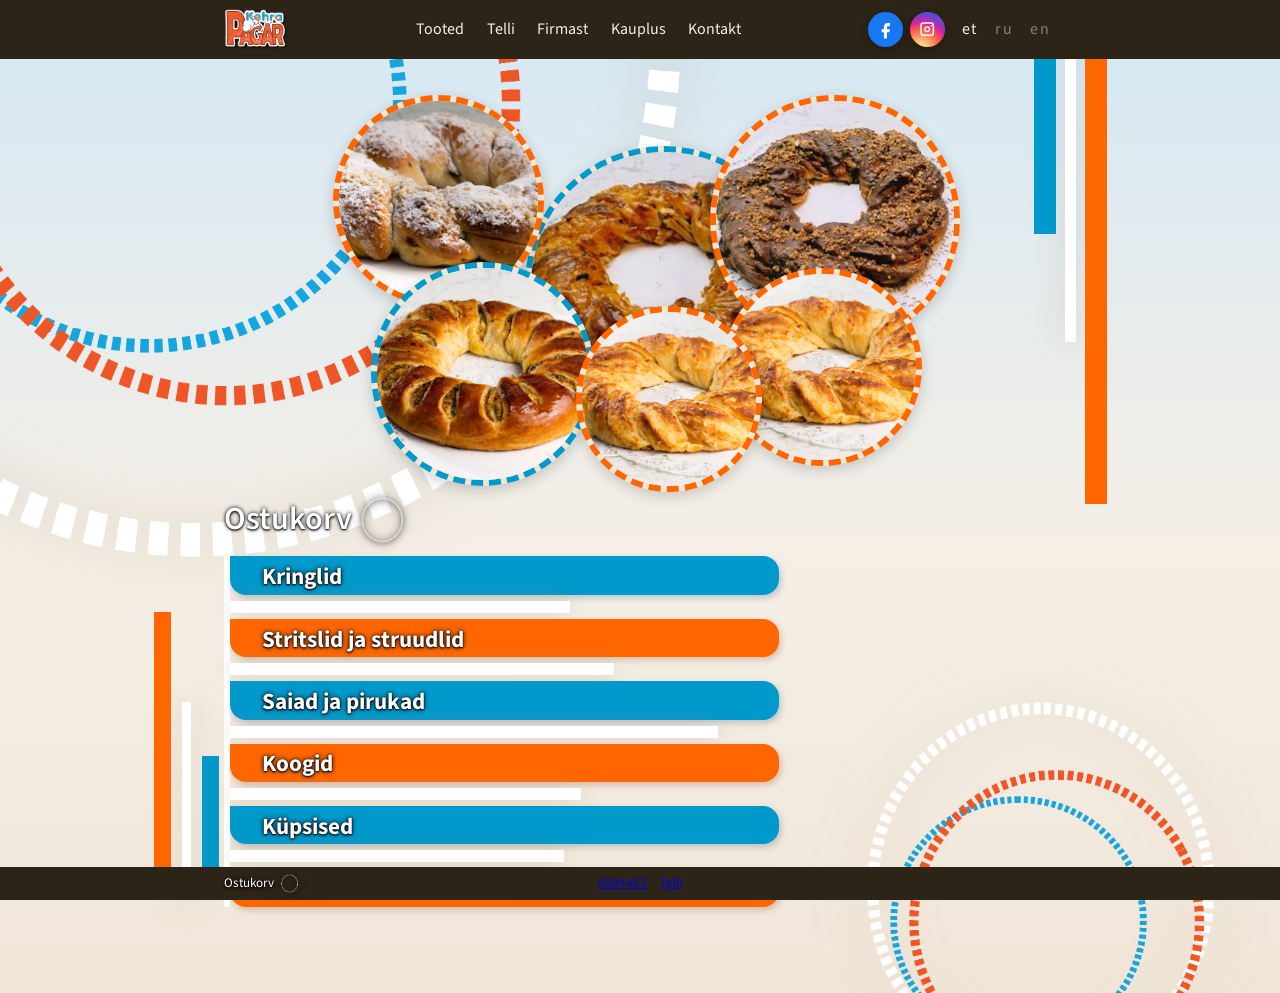
==== commit 0cc66c1b: "Telefonivaates avatud tooteriba venib pikaks" ====
--- a/index.html
+++ b/index.html
@@ -7,7 +7,7 @@
   <link rel="preconnect" href="https://fonts.googleapis.com">
   <link rel="preconnect" href="https://fonts.gstatic.com" crossorigin>
   <link href="https://fonts.googleapis.com/css2?family=Source+Sans+3:wght@400;600&display=swap" rel="stylesheet">
-  <link rel="stylesheet" href="stiil.css?v=59">
+  <link rel="stylesheet" href="stiil.css?v=60">
 </head>
 <body>
   <div class="triibud" aria-hidden="true">
--- a/stiil.css
+++ b/stiil.css
@@ -747,8 +747,7 @@
     margin-left: calc(50% - 50vw);
   }
   .grupid::after { display: none; }
-  .grupid .grupp > button,
-  .grupid .grupp.lahti > button {
+  .grupid .grupp > button {
     width: 17.5rem !important;
     max-width: 92vw !important;
     margin-left: auto !important;
@@ -758,6 +757,12 @@
     padding-right: 1rem;
     white-space: nowrap;
   }
+  .grupid .grupp.lahti > button {
+    width: calc(100% - 1.2rem) !important;
+    max-width: none !important;
+    margin-left: .6rem !important;
+    margin-right: .6rem !important;
+  }
   .grupid .grupp + .grupp::before {
     right: 0;
   }
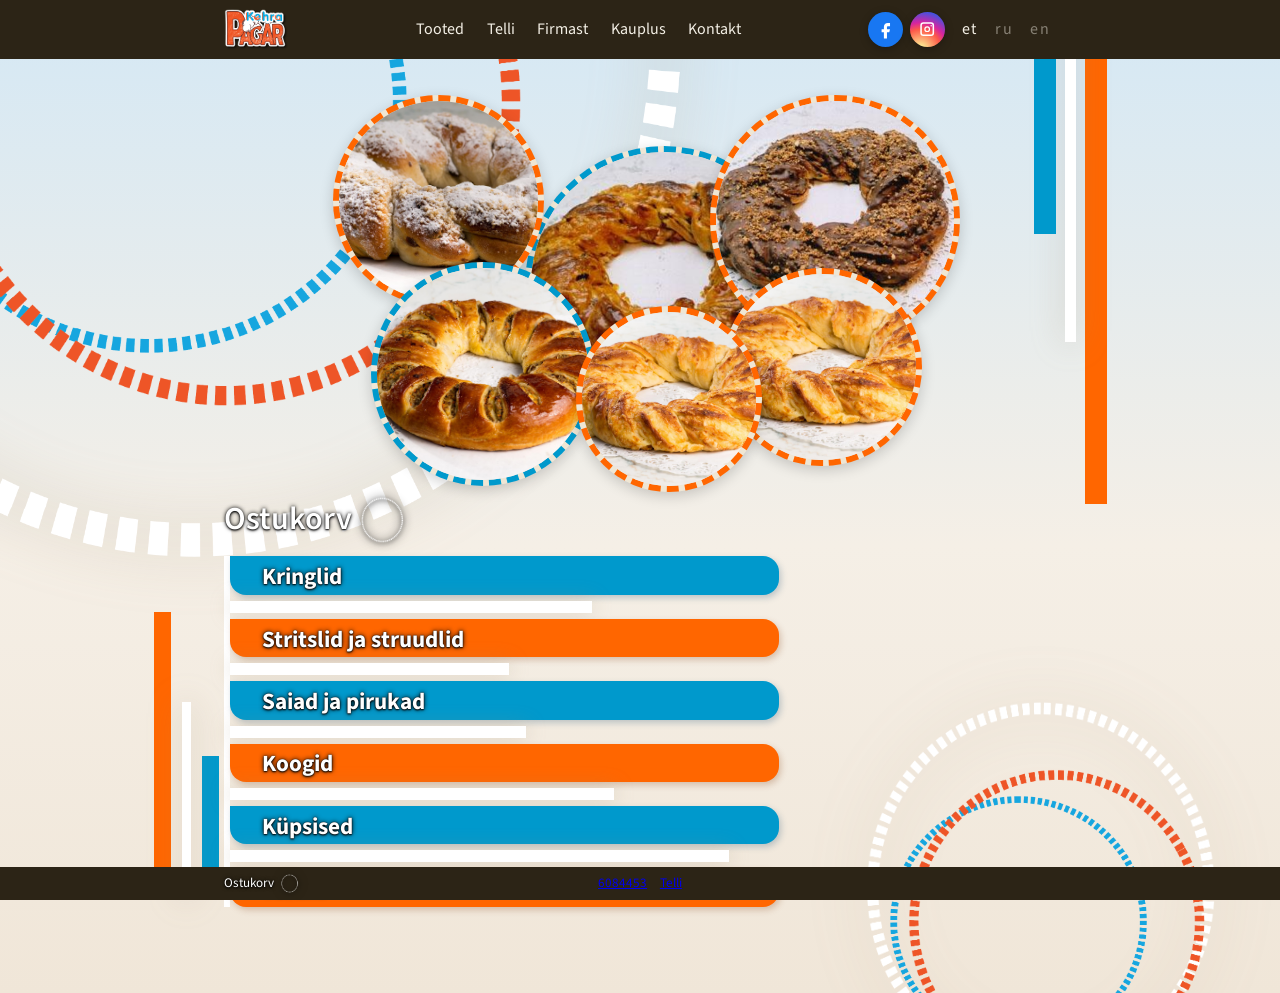
==== commit 5c8cac8c: "Tootegalerii ülemises vasakus nurgas firma logo" ====
--- a/index.html
+++ b/index.html
@@ -7,7 +7,7 @@
   <link rel="preconnect" href="https://fonts.googleapis.com">
   <link rel="preconnect" href="https://fonts.gstatic.com" crossorigin>
   <link href="https://fonts.googleapis.com/css2?family=Source+Sans+3:wght@400;600&display=swap" rel="stylesheet">
-  <link rel="stylesheet" href="stiil.css?v=60">
+  <link rel="stylesheet" href="stiil.css?v=61">
 </head>
 <body>
   <div class="triibud" aria-hidden="true">
@@ -271,6 +271,7 @@
   </main>
 
   <div class="taisekraan">
+    <a class="galerii-logo" href="#avaleht"><img src="pildid/logo.png" alt="Kehra Pagar"></a>
     <button class="sulge" type="button" data-k="sulge" aria-label="Sulge">×</button>
     <div class="kujud"></div>
     <div class="galerii-vorm" hidden>
--- a/stiil.css
+++ b/stiil.css
@@ -393,6 +393,18 @@
 .pisi .nimi { display: block; font-weight: 600; font-size: .92rem; margin-top: .35rem; color: #fff; text-shadow: 0 1px 2px #000, 0 0 5px #000, 0 0 1px #000; }
 .pisi .hind { display: block; font-size: .85rem; color: var(--vaikne); white-space: pre-line; }
 .telli-link { display: block; margin-top: .25rem; font-size: .82rem; color: var(--tint); text-decoration: underline; cursor: pointer; }
+.taisekraan .galerii-logo {
+  position: absolute;
+  top: .6rem;
+  left: .6rem;
+  z-index: 20;
+  display: block;
+}
+.taisekraan .galerii-logo img {
+  height: 2.4rem;
+  width: auto;
+  display: block;
+}
 .taisekraan {
   display: none;
   position: fixed;
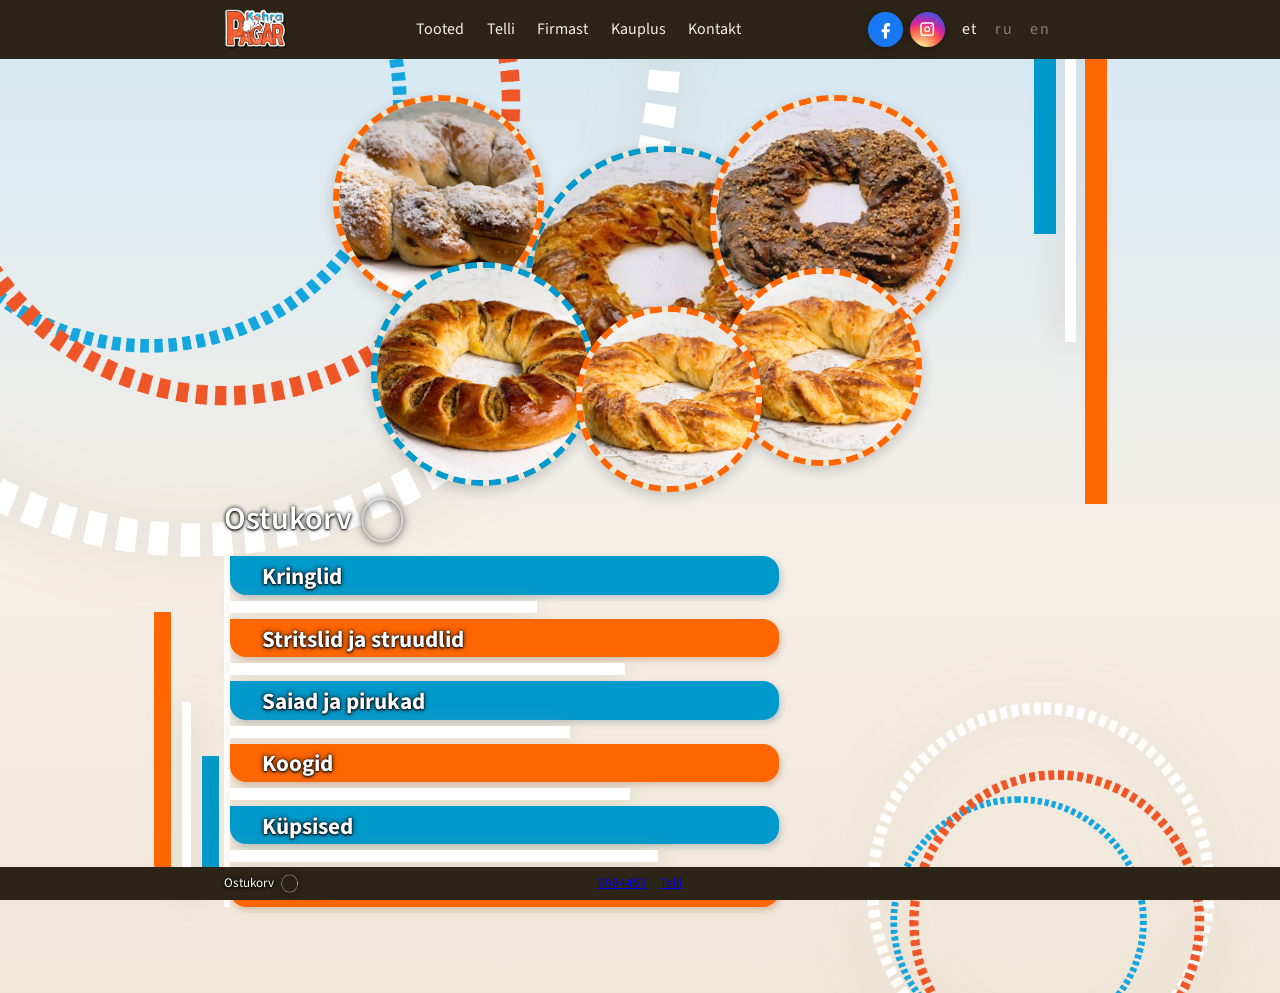
==== commit b6c79fa1: "Galerii: paremalt-vasakule slide, 2s näitamine" ====
--- a/index.html
+++ b/index.html
@@ -7,7 +7,7 @@
   <link rel="preconnect" href="https://fonts.googleapis.com">
   <link rel="preconnect" href="https://fonts.gstatic.com" crossorigin>
   <link href="https://fonts.googleapis.com/css2?family=Source+Sans+3:wght@400;600&display=swap" rel="stylesheet">
-  <link rel="stylesheet" href="stiil.css?v=61">
+  <link rel="stylesheet" href="stiil.css?v=62">
 </head>
 <body>
   <div class="triibud" aria-hidden="true">
--- a/stiil.css
+++ b/stiil.css
@@ -405,6 +405,22 @@
   width: auto;
   display: block;
 }
+.taisekraan .kujud {
+  position: relative;
+  width: 100%;
+  height: 100%;
+  overflow: hidden;
+}
+.taisekraan .kuju {
+  width: 100%;
+  height: 100%;
+  margin: 0;
+}
+.taisekraan .kuju img {
+  width: 100%;
+  height: 100%;
+  object-fit: cover;
+}
 .taisekraan {
   display: none;
   position: fixed;
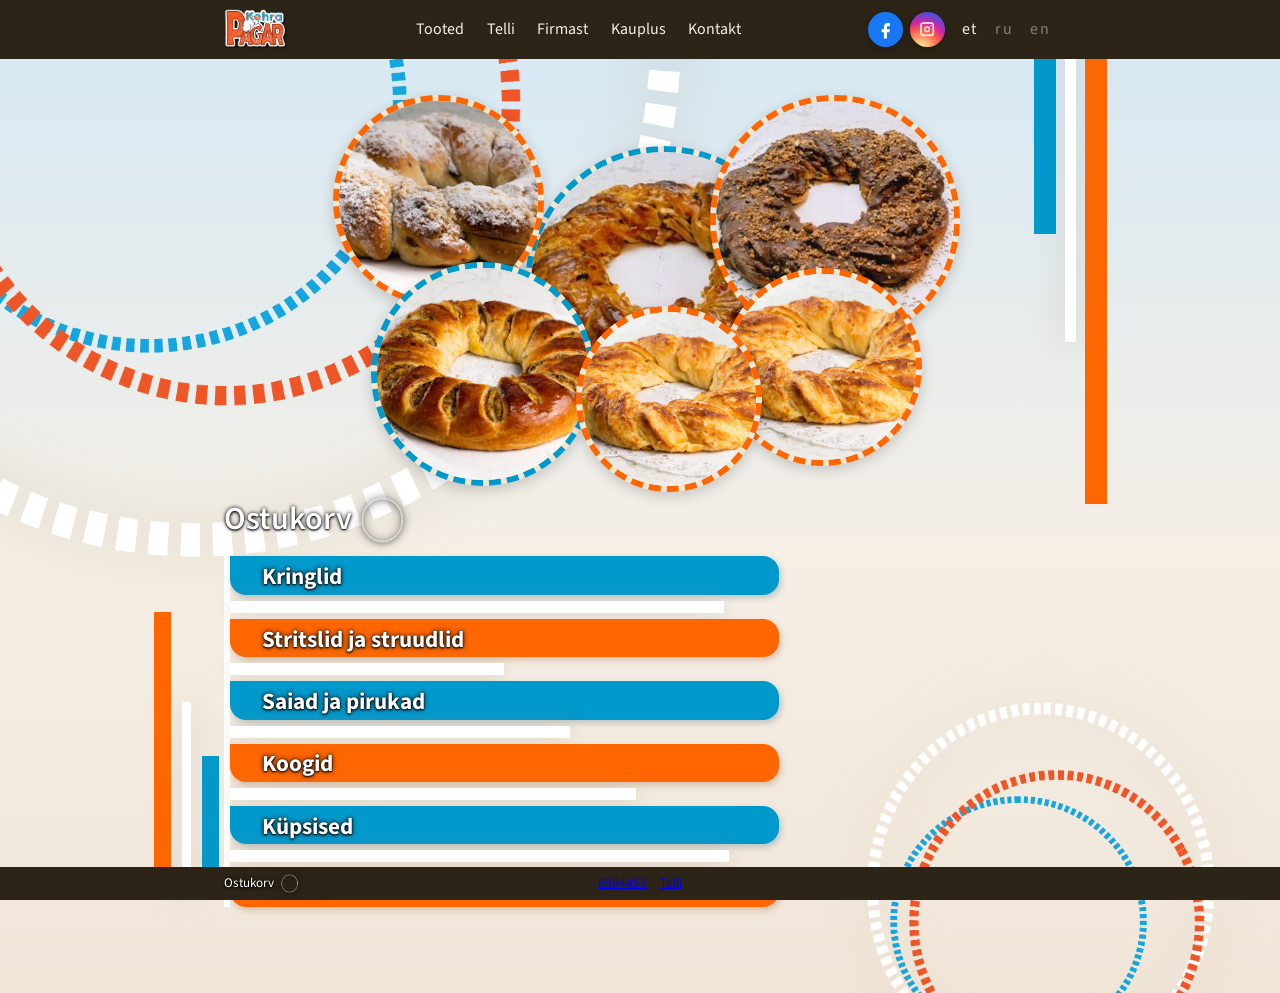
==== commit cb1a308a: "Galerii: üks slide, vana konflikt eemaldatud" ====
--- a/index.html
+++ b/index.html
@@ -7,7 +7,7 @@
   <link rel="preconnect" href="https://fonts.googleapis.com">
   <link rel="preconnect" href="https://fonts.gstatic.com" crossorigin>
   <link href="https://fonts.googleapis.com/css2?family=Source+Sans+3:wght@400;600&display=swap" rel="stylesheet">
-  <link rel="stylesheet" href="stiil.css?v=62">
+  <link rel="stylesheet" href="stiil.css?v=63">
 </head>
 <body>
   <div class="triibud" aria-hidden="true">
--- a/stiil.css
+++ b/stiil.css
@@ -408,8 +408,9 @@
 .taisekraan .kujud {
   position: relative;
   width: 100%;
-  height: 100%;
+  height: 70vh;
   overflow: hidden;
+  display: block;
 }
 .taisekraan .kuju {
   width: 100%;
@@ -444,7 +445,7 @@
   line-height: 1;
   cursor: pointer;
 }
-.kujud {
+.pisi-rida .kujud {
   display: flex;
   gap: .8rem;
   align-items: end;
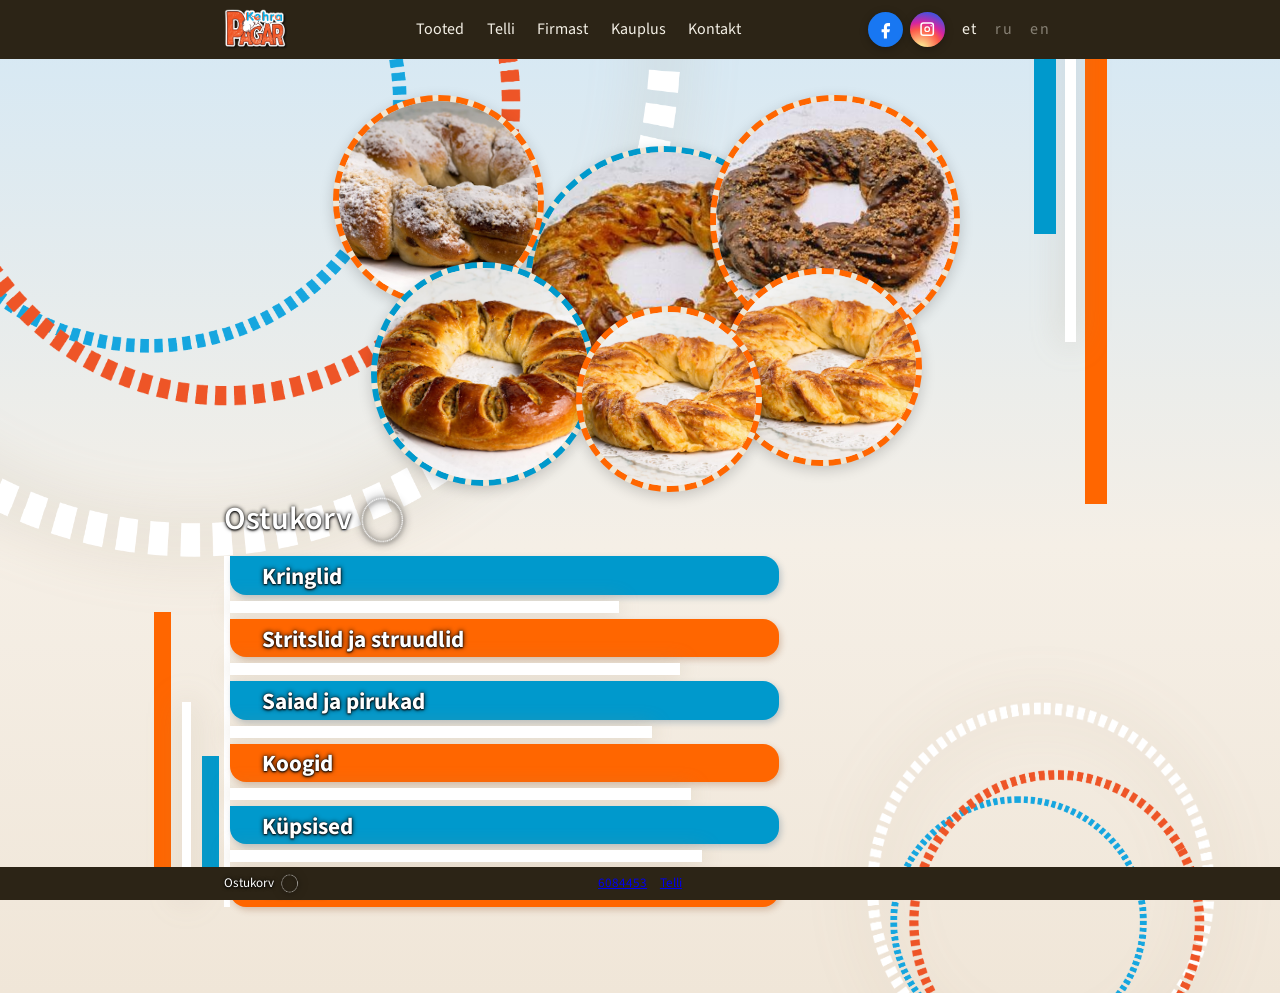
==== commit 6d9a3880: "Vahemälu murdmine v=64" ====
--- a/index.html
+++ b/index.html
@@ -7,7 +7,7 @@
   <link rel="preconnect" href="https://fonts.googleapis.com">
   <link rel="preconnect" href="https://fonts.gstatic.com" crossorigin>
   <link href="https://fonts.googleapis.com/css2?family=Source+Sans+3:wght@400;600&display=swap" rel="stylesheet">
-  <link rel="stylesheet" href="stiil.css?v=63">
+  <link rel="stylesheet" href="stiil.css?v=64">
 </head>
 <body>
   <div class="triibud" aria-hidden="true">
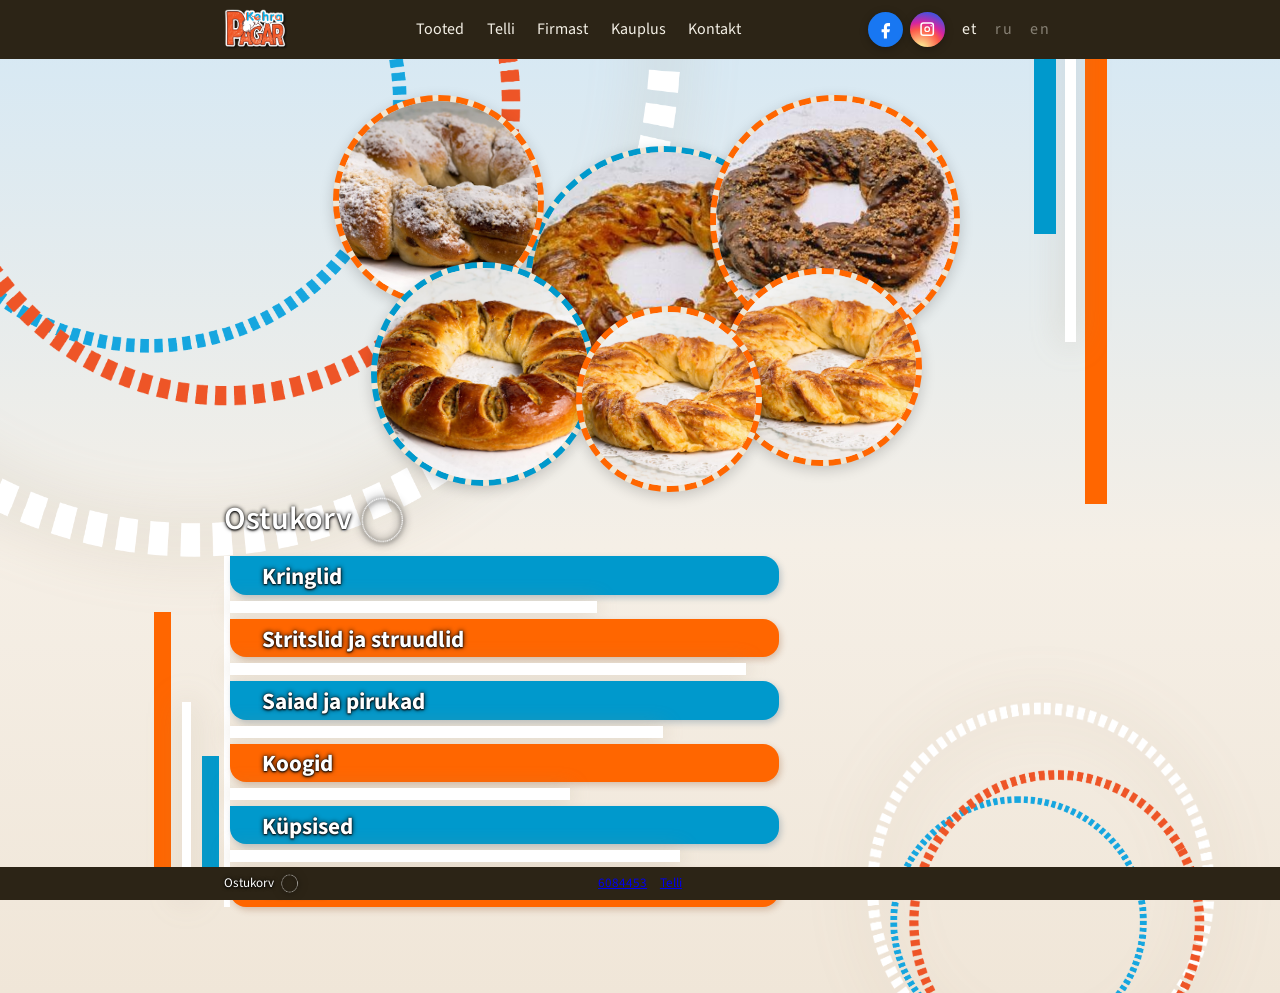
==== commit cd1ab1a3: "Galerii puhastus + vahemälu v=65" ====
--- a/index.html
+++ b/index.html
@@ -7,7 +7,7 @@
   <link rel="preconnect" href="https://fonts.googleapis.com">
   <link rel="preconnect" href="https://fonts.gstatic.com" crossorigin>
   <link href="https://fonts.googleapis.com/css2?family=Source+Sans+3:wght@400;600&display=swap" rel="stylesheet">
-  <link rel="stylesheet" href="stiil.css?v=64">
+  <link rel="stylesheet" href="stiil.css?v=65">
 </head>
 <body>
   <div class="triibud" aria-hidden="true">
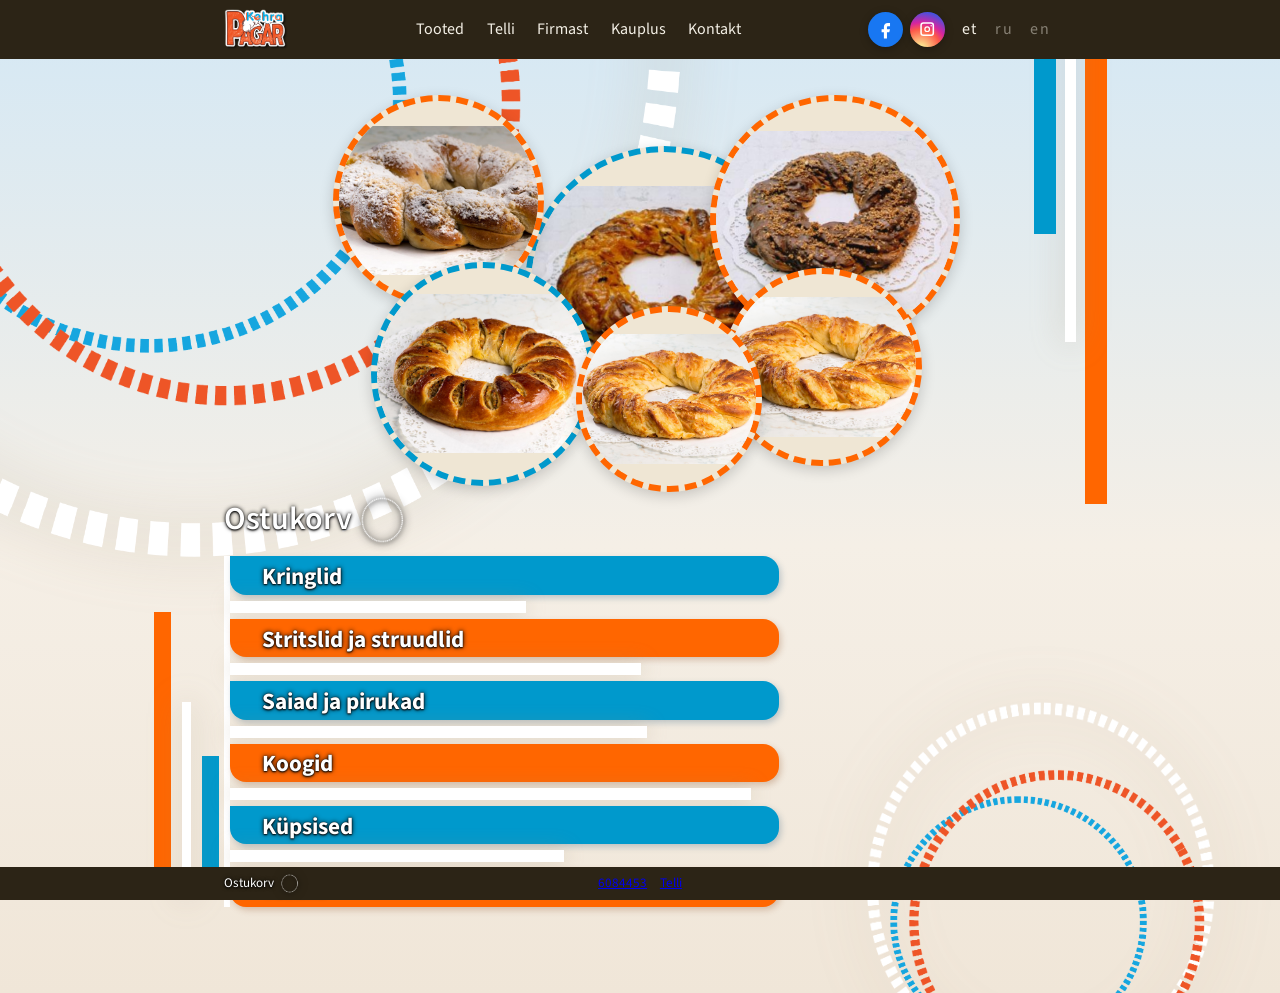
==== commit 490daf67: "Galerii: pilt täielikult nähtav (contain)" ====
--- a/index.html
+++ b/index.html
@@ -7,7 +7,7 @@
   <link rel="preconnect" href="https://fonts.googleapis.com">
   <link rel="preconnect" href="https://fonts.gstatic.com" crossorigin>
   <link href="https://fonts.googleapis.com/css2?family=Source+Sans+3:wght@400;600&display=swap" rel="stylesheet">
-  <link rel="stylesheet" href="stiil.css?v=65">
+  <link rel="stylesheet" href="stiil.css?v=66">
 </head>
 <body>
   <div class="triibud" aria-hidden="true">
--- a/stiil.css
+++ b/stiil.css
@@ -34,7 +34,7 @@
   cursor: pointer;
   transition: transform .45s ease;
 }
-.foto-rong img { width: 100%; height: 100%; object-fit: cover; display: block; pointer-events: none; }
+.foto-rong img { width: 100%; height: 100%; object-fit: contain; display: block; pointer-events: none; }
 .foto-rong:nth-child(1) { left: 2%; top: 0; width: 13.2rem; height: 13.2rem; z-index: 3; }
 .foto-rong:nth-child(2) { left: 32%; top: 3.2rem; width: 17.4rem; height: 17.4rem; z-index: 1; border-color: var(--riba-sinine); }
 .foto-rong:nth-child(3) { right: 0; top: 0; width: 15.6rem; height: 15.6rem; z-index: 4; }
@@ -386,7 +386,7 @@
 .pisi img {
   width: 8.6rem;
   height: 8.6rem;
-  object-fit: cover;
+  object-fit: contain;
   background: #efe6d4;
   display: block;
 }
@@ -420,7 +420,7 @@
 .taisekraan .kuju img {
   width: 100%;
   height: 100%;
-  object-fit: cover;
+  object-fit: contain;
 }
 .taisekraan {
   display: none;
@@ -687,7 +687,7 @@
 .korv:empty { display: none; }
 .korv ul { list-style: none; padding: 0; margin: 0; }
 .korv li { display: flex; gap: .45rem; align-items: center; padding: .4rem 0; border-bottom: 1px solid var(--joon); flex-wrap: wrap; }
-.korv-pilt { width: 2.6rem; height: 2.6rem; object-fit: cover; flex: 0 0 auto; background: #efe6d4; }
+.korv-pilt { width: 2.6rem; height: 2.6rem; object-fit: contain; flex: 0 0 auto; background: #efe6d4; }
 .korv-nimi { font-weight: 600; flex: 1 1 6rem; }
 .korv .kaal-vali { width: auto; flex: 0 0 auto; }
 .korv .samm { flex: 0 0 auto; }
